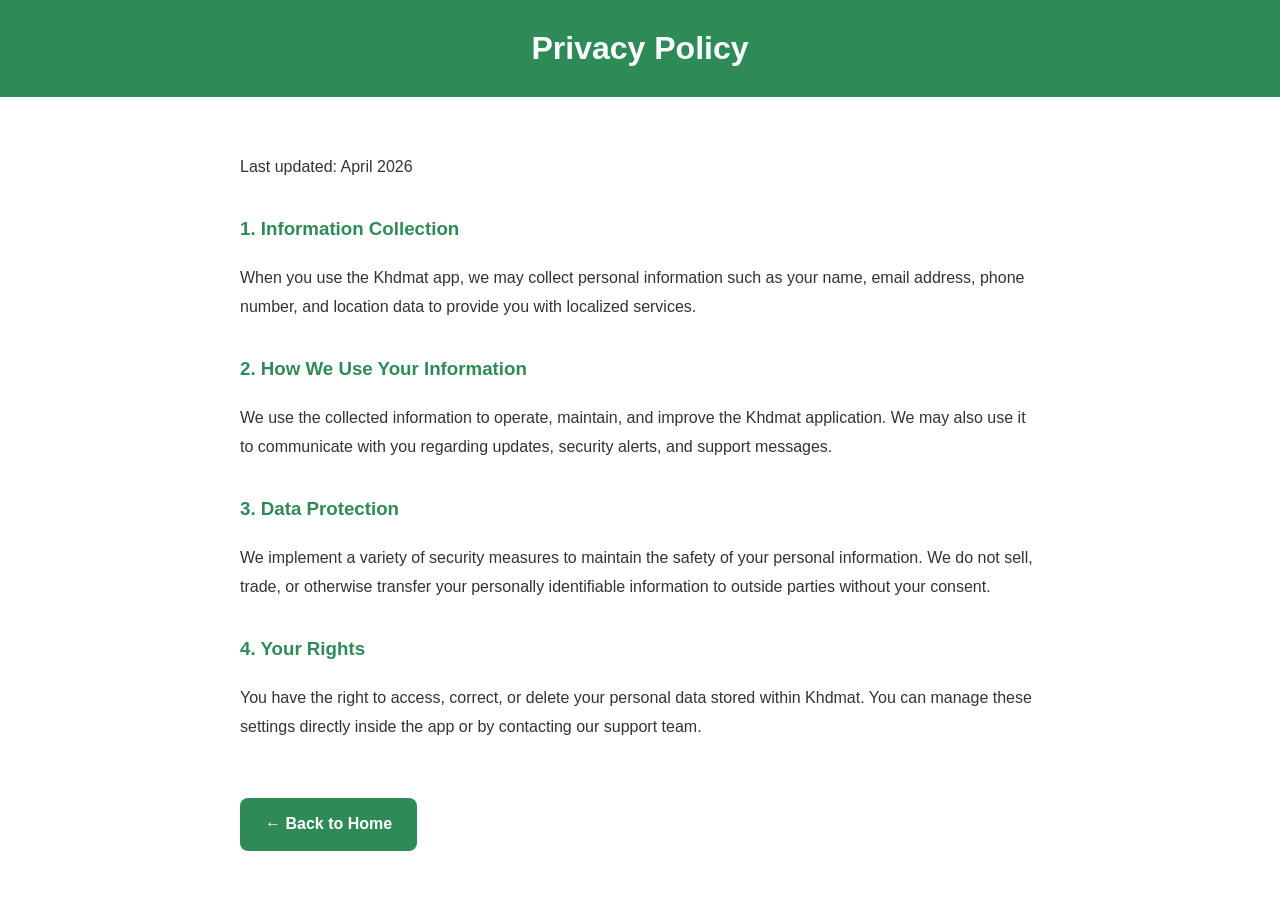
==== privacy.html @ 24308668 "Add files via upload" ====
<!DOCTYPE html>
<html lang="en">
<head>
    <meta charset="UTF-8">
    <meta name="viewport" content="width=device-width, initial-scale=1.0">
    <title>Privacy Policy - Khdmat</title>
    <style>
        body {
            font-family: 'Segoe UI', Tahoma, Geneva, Verdana, sans-serif;
            margin: 0;
            padding: 0;
            background-color: #ffffff;
            color: #333333;
        }
        header {
            background-color: #2E8B57;
            color: #ffffff;
            padding: 30px 20px;
            text-align: center;
        }
        h1 {
            margin: 0;
        }
        .container {
            padding: 40px 20px;
            max-width: 800px;
            margin: 0 auto;
            line-height: 1.8;
        }
        h3 {
            color: #2E8B57;
            margin-top: 30px;
        }
        .btn {
            display: inline-block;
            background-color: #2E8B57;
            color: #ffffff;
            padding: 12px 25px;
            text-decoration: none;
            border-radius: 8px;
            font-weight: bold;
            margin-top: 40px;
            transition: background-color 0.3s ease;
        }
        .btn:hover {
            background-color: #1e5c3a;
        }
    </style>
</head>
<body>
    <header>
        <h1>Privacy Policy</h1>
    </header>

    <div class="container">
        <p>Last updated: April 2026</p>

        <h3>1. Information Collection</h3>
        <p>When you use the Khdmat app, we may collect personal information such as your name, email address, phone number, and location data to provide you with localized services.</p>

        <h3>2. How We Use Your Information</h3>
        <p>We use the collected information to operate, maintain, and improve the Khdmat application. We may also use it to communicate with you regarding updates, security alerts, and support messages.</p>

        <h3>3. Data Protection</h3>
        <p>We implement a variety of security measures to maintain the safety of your personal information. We do not sell, trade, or otherwise transfer your personally identifiable information to outside parties without your consent.</p>

        <h3>4. Your Rights</h3>
        <p>You have the right to access, correct, or delete your personal data stored within Khdmat. You can manage these settings directly inside the app or by contacting our support team.</p>

        <a href="index.html" class="btn">← Back to Home</a>
    </div>
</body>
</html>
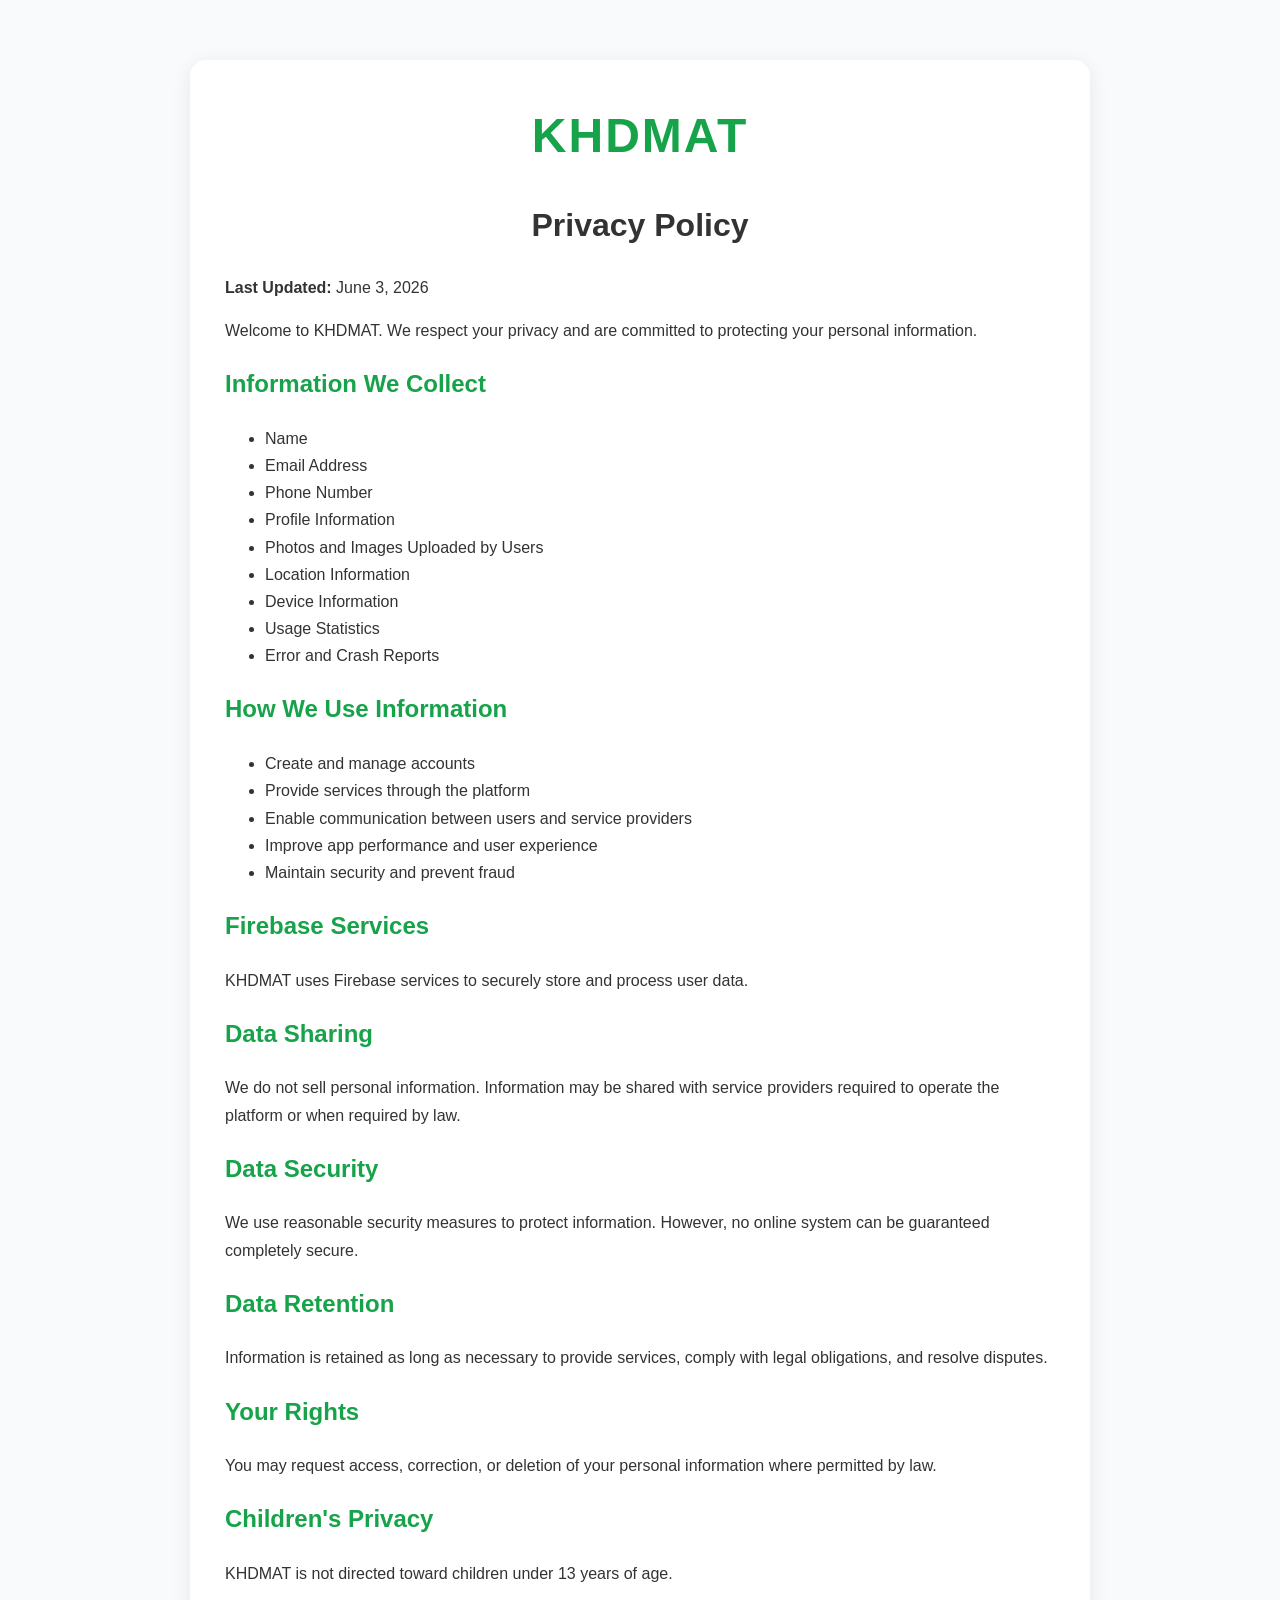
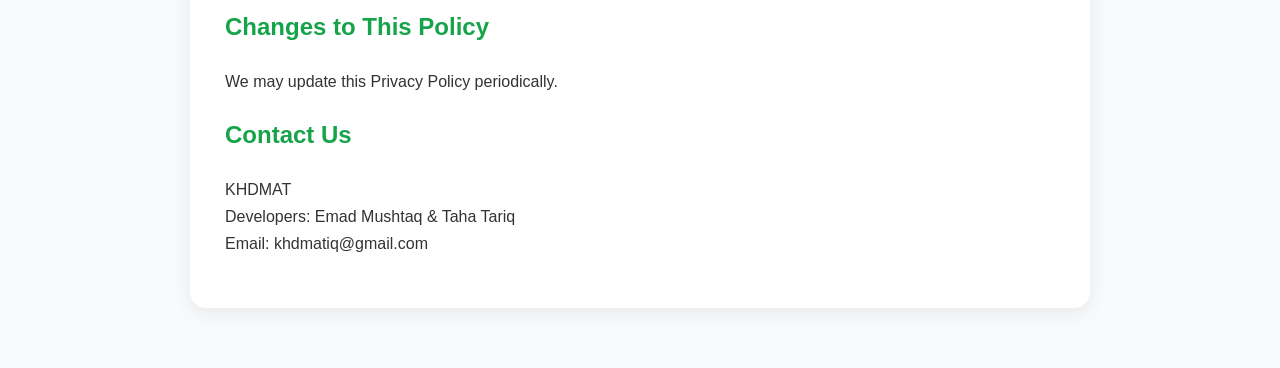
==== commit fddd58ac: "Add files via upload" ====
--- a/privacy.html
+++ b/privacy.html
@@ -1,73 +1,123 @@
+
 <!DOCTYPE html>
+
 <html lang="en">
 <head>
-    <meta charset="UTF-8">
-    <meta name="viewport" content="width=device-width, initial-scale=1.0">
-    <title>Privacy Policy - Khdmat</title>
-    <style>
-        body {
-            font-family: 'Segoe UI', Tahoma, Geneva, Verdana, sans-serif;
-            margin: 0;
-            padding: 0;
-            background-color: #ffffff;
-            color: #333333;
-        }
-        header {
-            background-color: #2E8B57;
-            color: #ffffff;
-            padding: 30px 20px;
-            text-align: center;
-        }
-        h1 {
-            margin: 0;
-        }
-        .container {
-            padding: 40px 20px;
-            max-width: 800px;
-            margin: 0 auto;
-            line-height: 1.8;
-        }
-        h3 {
-            color: #2E8B57;
-            margin-top: 30px;
-        }
-        .btn {
-            display: inline-block;
-            background-color: #2E8B57;
-            color: #ffffff;
-            padding: 12px 25px;
-            text-decoration: none;
-            border-radius: 8px;
-            font-weight: bold;
-            margin-top: 40px;
-            transition: background-color 0.3s ease;
-        }
-        .btn:hover {
-            background-color: #1e5c3a;
-        }
-    </style>
+<meta charset="UTF-8">
+<meta name="viewport" content="width=device-width, initial-scale=1.0">
+<title>KHDMAT Privacy Policy</title>
+
+<style>
+body{
+    font-family: Arial, sans-serif;
+    max-width:900px;
+    margin:40px auto;
+    padding:20px;
+    line-height:1.7;
+    background:#f8fafc;
+    color:#333;
+}
+
+.container{
+    background:white;
+    padding:35px;
+    border-radius:16px;
+    box-shadow:0 4px 20px rgba(0,0,0,0.08);
+}
+
+.logo{
+    text-align:center;
+    font-size:48px;
+    font-weight:bold;
+    color:#16a34a;
+    margin-bottom:10px;
+    letter-spacing:2px;
+}
+
+h1{
+    text-align:center;
+}
+
+h2{
+    color:#16a34a;
+}
+</style>
+
 </head>
+
 <body>
-    <header>
-        <h1>Privacy Policy</h1>
-    </header>
 
-    <div class="container">
-        <p>Last updated: April 2026</p>
+<div class="container">
 
-        <h3>1. Information Collection</h3>
-        <p>When you use the Khdmat app, we may collect personal information such as your name, email address, phone number, and location data to provide you with localized services.</p>
+<div class="logo">KHDMAT</div>
 
-        <h3>2. How We Use Your Information</h3>
-        <p>We use the collected information to operate, maintain, and improve the Khdmat application. We may also use it to communicate with you regarding updates, security alerts, and support messages.</p>
+<h1>Privacy Policy</h1>
 
-        <h3>3. Data Protection</h3>
-        <p>We implement a variety of security measures to maintain the safety of your personal information. We do not sell, trade, or otherwise transfer your personally identifiable information to outside parties without your consent.</p>
+<p><strong>Last Updated:</strong> June 3, 2026</p>
 
-        <h3>4. Your Rights</h3>
-        <p>You have the right to access, correct, or delete your personal data stored within Khdmat. You can manage these settings directly inside the app or by contacting our support team.</p>
+<p>Welcome to KHDMAT. We respect your privacy and are committed to protecting your personal information.</p>
 
-        <a href="index.html" class="btn">← Back to Home</a>
-    </div>
+<h2>Information We Collect</h2>
+
+<ul>
+<li>Name</li>
+<li>Email Address</li>
+<li>Phone Number</li>
+<li>Profile Information</li>
+<li>Photos and Images Uploaded by Users</li>
+<li>Location Information</li>
+<li>Device Information</li>
+<li>Usage Statistics</li>
+<li>Error and Crash Reports</li>
+</ul>
+
+<h2>How We Use Information</h2>
+
+<ul>
+<li>Create and manage accounts</li>
+<li>Provide services through the platform</li>
+<li>Enable communication between users and service providers</li>
+<li>Improve app performance and user experience</li>
+<li>Maintain security and prevent fraud</li>
+</ul>
+
+<h2>Firebase Services</h2>
+
+<p>KHDMAT uses Firebase services to securely store and process user data.</p>
+
+<h2>Data Sharing</h2>
+
+<p>We do not sell personal information. Information may be shared with service providers required to operate the platform or when required by law.</p>
+
+<h2>Data Security</h2>
+
+<p>We use reasonable security measures to protect information. However, no online system can be guaranteed completely secure.</p>
+
+<h2>Data Retention</h2>
+
+<p>Information is retained as long as necessary to provide services, comply with legal obligations, and resolve disputes.</p>
+
+<h2>Your Rights</h2>
+
+<p>You may request access, correction, or deletion of your personal information where permitted by law.</p>
+
+<h2>Children's Privacy</h2>
+
+<p>KHDMAT is not directed toward children under 13 years of age.</p>
+
+<h2>Changes to This Policy</h2>
+
+<p>We may update this Privacy Policy periodically.</p>
+
+<h2>Contact Us</h2>
+
+<p>
+KHDMAT<br>
+Developers: Emad Mushtaq & Taha Tariq<br>
+Email: khdmatiq@gmail.com
+</p>
+
+</div>
+
 </body>
-</html>+</html>
